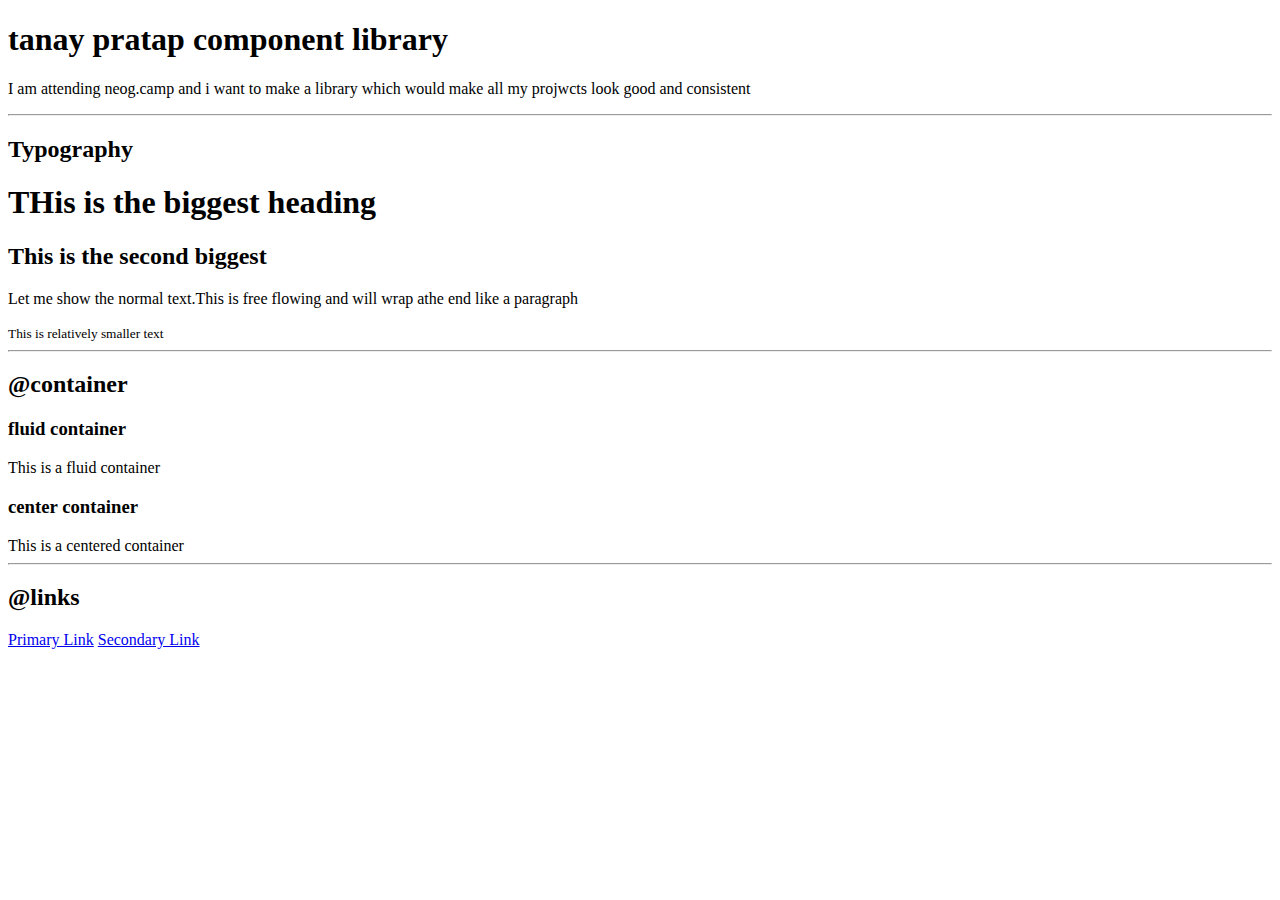
==== index.html @ bb299838 "upto links" ====
<!DOCTYPE html>
<html lang="en">
<head>
    <meta charset="UTF-8">
    <meta http-equiv="X-UA-Compatible" content="IE=edge">
    <meta name="viewport" content="width=device-width, initial-scale=1.0">
    <title>component library</title>
</head>
<body>
    <h1> tanay pratap component library</h1>
    <p>I am attending neog.camp and i want to make a library which would make 
        all my projwcts look good and consistent </p>
    <hr>

    <h2>Typography</h2>
    <h1>THis is the biggest heading</h1>
    <h2>This is the second biggest</h2>
    <p>Let me show the normal text.This is free flowing and will
        wrap athe end like a paragraph
    </p> 
  <small>This is relatively smaller text</small>
  <hr>
  <h2>@container</h2>
   <h3>fluid container</h3>
  <div>This is a fluid container</div>
  
  <h3>center container</h3>
  <div>This is a centered  container</div>
  <hr>
  <h2>@links</h2>
  <a href="/">Primary Link</a>
  <a href="/">Secondary Link</a>



</body>
</html>
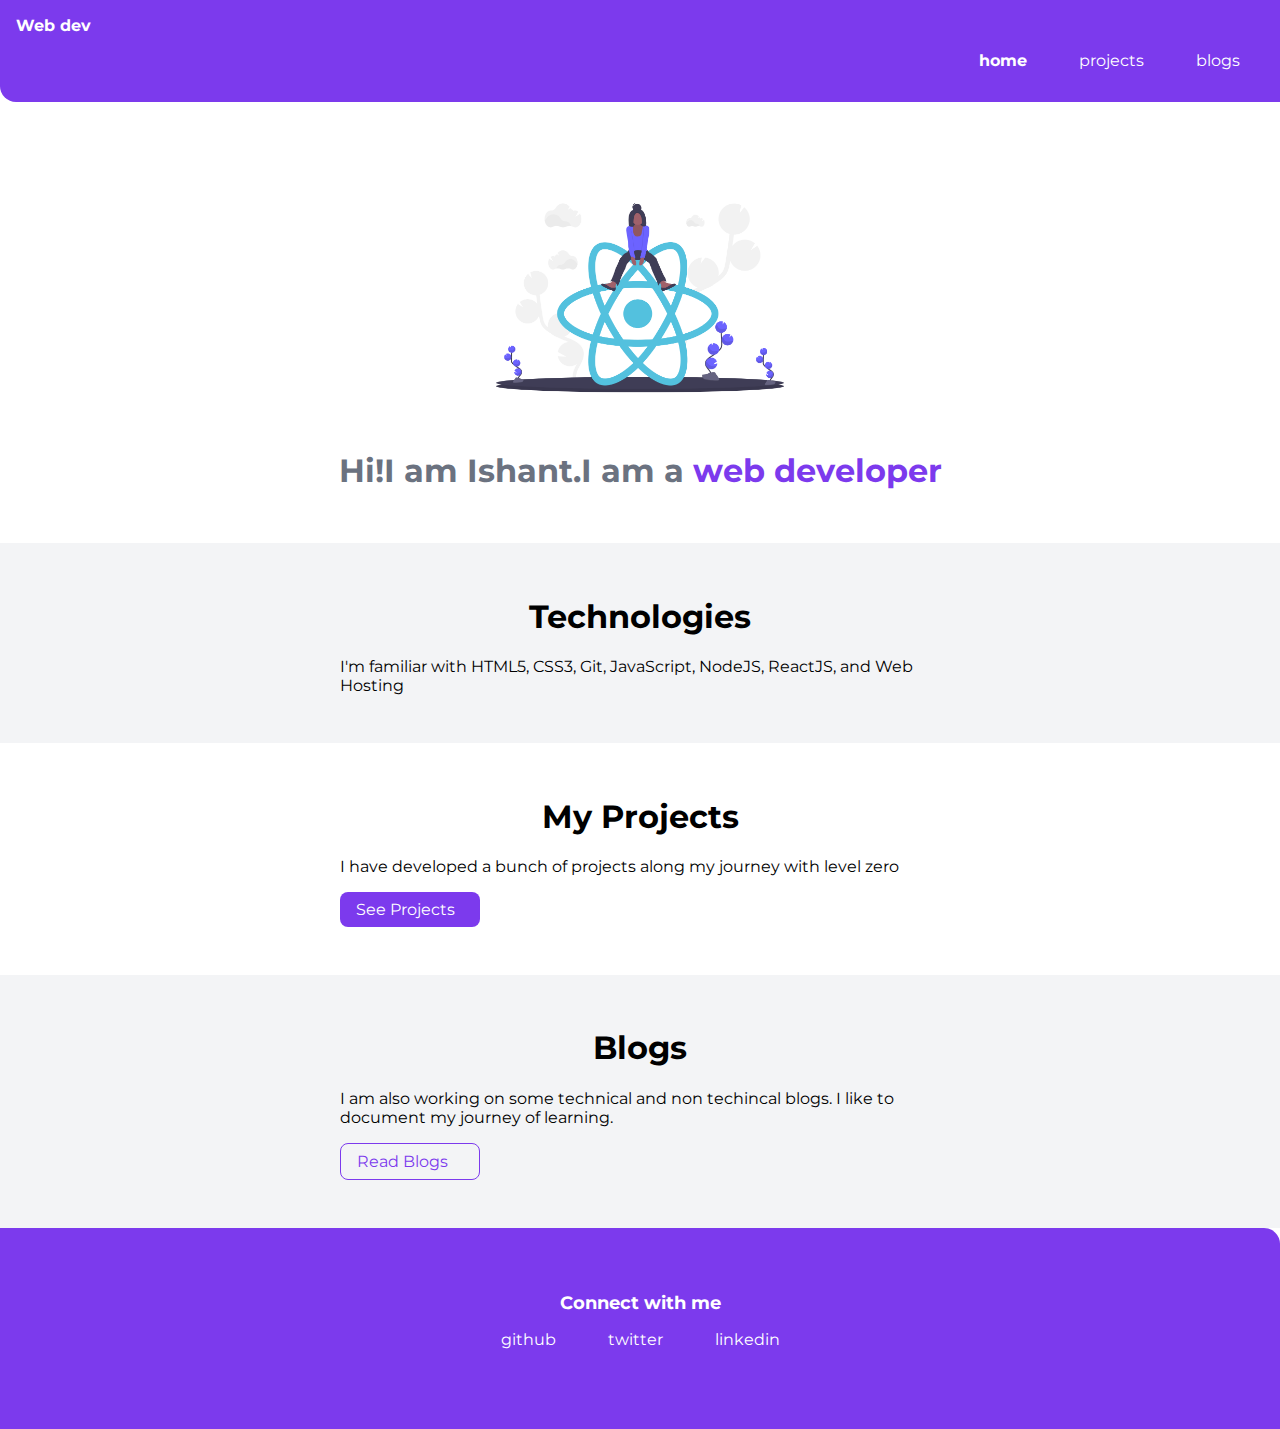
==== commit 4527f012: "update-personal" ====
--- a/index.html
+++ b/index.html
@@ -2,36 +2,77 @@
 <html lang="en">
 <head>
     <meta charset="UTF-8">
-    <meta http-equiv="X-UA-Compatible" content="IE=edge">
     <meta name="viewport" content="width=device-width, initial-scale=1.0">
-    <title>component library</title>
+    <title>home | adarshbalika</title>
+    <link href="style.css" rel="stylesheet" />
 </head>
 <body>
-    <h1> tanay pratap component library</h1>
-    <p>I am attending neog.camp and i want to make a library which would make 
-        all my projwcts look good and consistent </p>
-    <hr>
+    <nav class="navigation container">
+        <div class="nav-brand">Web dev</div>
+        <ul class="list-non-bullet nav-pills">
+            <li class="list-item-inline">
+                <a class="link link-active" href="/">home</a>
+            </li>
+            <li class="list-item-inline">
+                <a class="link" href="/projects.html">projects</a>
+            </li>
+            <li class="list-item-inline">
+                <a class="link" href="/blogs.html">blogs</a>
+            </li>
+        </ul>
+    </nav>
 
-    <h2>Typography</h2>
-    <h1>THis is the biggest heading</h1>
-    <h2>This is the second biggest</h2>
-    <p>Let me show the normal text.This is free flowing and will
-        wrap athe end like a paragraph
-    </p> 
-  <small>This is relatively smaller text</small>
-  <hr>
-  <h2>@container</h2>
-   <h3>fluid container</h3>
-  <div>This is a fluid container</div>
-  
-  <h3>center container</h3>
-  <div>This is a centered  container</div>
-  <hr>
-  <h2>@links</h2>
-  <a href="/">Primary Link</a>
-  <a href="/">Secondary Link</a>
+    <header class="hero">
+        <img class="hero-img" src="images/hero.png" />
+        <h1 class="hero-heading">Hi!I am Ishant.I am a <span class="heading-inverted"> web developer</span></h1>
+    </header>
+
+    <section class="section ow">
+        <div class="container container-center">
+            <h1>Technologies</h1>
+            <p>I'm familiar with HTML5, CSS3, Git, JavaScript, NodeJS, ReactJS, and Web Hosting</p>
+        </div>
+    </section>
+
+    <section class="section">
+        <div class="container container-center">
+            <h1>My Projects</h1>
+            <p>I have developed a bunch of projects along my journey with level zero</p>
+            <a class="link link-primary" href="/projects.html">See Projects</a>
+        </div>
+    </section>
+
+    <section class="section ow">
+        <div class="container container-center">
+            <h1>Blogs</h1>
+            <p>I am also working on some technical and non techincal blogs. I like to document my journey of learning.</p>
+            <a class="link link-secondary" href="/blogs.html">Read Blogs</a>
+        </div>
+    </section>
+
+    <footer class="footer">
+        <div class="footer-header">Connect with me</div>
+        <ul class="social-links list-non-bullet">
+            <li class="list-item-inline">
+                <a class="link" href="https://github.com/tanaypratap">
+                    github
+                </a>
+            </li>
+            <li class="list-item-inline">
+                <a class="link" href="https://twitter.com/tanaypratap">
+                    twitter
+                </a>
+            </li>
+            <li class="list-item-inline">
+                <a class="link" href="https://linkedin.com/in/tanaypratap">
+                    linkedin
+                </a>
+            </li>
+            
+        </ul>
+    </footer>
 
 
-
+    
 </body>
 </html>--- a/style.css
+++ b/style.css
@@ -0,0 +1,169 @@
+@import url('https://fonts.googleapis.com/css2?family=Montserrat:wght@400;700&display=swap');
+
+:root {
+    --primary-color: #7C3AED;
+    --off-white: #F3F4F6;
+    --dark-gray: #6B7280;
+}
+
+body {
+    font-family: 'Montserrat', sans-serif;
+    margin: 0px
+}
+
+hr {
+    margin: 2rem 0rem;
+}
+
+/** spaces **/
+
+.margin-md {
+    margin: 2rem;
+}
+
+/** container **/
+.container {
+    padding: 0rem 1rem;
+}
+
+.container-center {
+    max-width: 600px;
+    margin: auto;
+}
+
+/** links **/
+.link {
+    box-sizing: border-box;
+    text-decoration: none;
+    padding: 0.5rem 1rem;
+}
+
+.link-primary {
+    background-color: var(--primary-color);
+    border-radius: 0.5rem;
+    color: white;
+    display: block;
+    max-width: 140px;
+    margin: 1rem 1rem 1rem 0rem;
+}
+
+.link-secondary {
+    color: var(--primary-color);
+    border-radius: 0.5rem;
+    border: 1px solid var(--primary-color);
+    display: block;
+    max-width: 140px;
+    margin: 1rem 1rem 1rem 0rem;
+}
+
+/** look into BEM naming convention for CSS **/
+
+/** lists **/
+
+.list-non-bullet {
+    list-style: none;
+    padding-inline-start: 0px;
+}
+
+.list-item-inline {
+    display: inline;
+    padding: 0rem 0.5rem;
+}
+
+/** navigation **/
+
+.navigation {
+    background-color: var(--primary-color);
+    color: white;
+    padding: 1rem;
+    border-bottom-left-radius: 1rem;
+}
+
+.navigation .nav-brand {
+    font-weight: bold;
+}
+
+.navigation .nav-pills {
+    text-align: right;
+}
+
+.navigation .link {
+    color: white;
+}
+
+.navigation .link-active {
+    font-weight: bold;
+}
+
+/** header **/
+
+.hero {
+    padding: 2rem;
+    padding-top: 5rem;
+
+}
+
+.hero .hero-img {
+    max-width: 80%;
+    width: 350px;
+    display: block;
+    margin: auto;
+}
+
+.hero .hero-heading {
+    text-align: center;
+    padding-top: 1rem;
+    color: var(--dark-gray);
+}
+
+.hero .hero-heading .heading-inverted {
+    color: var(--primary-color);
+}
+
+/** sections **/
+
+.section {
+    padding: 2rem;
+}
+
+.section h1 {
+    text-align: center;
+
+}
+
+.ow {
+    background-color: var(--off-white);
+}
+
+/** footers **/
+
+.footer {
+    background-color: var(--primary-color);
+    padding: 4rem 1rem;
+    text-align: center;
+    color: white;
+    border-top-right-radius: 1rem;
+}
+
+.footer .link {
+    color: white
+}
+
+.footer .footer-header {
+    font-weight: bold;
+    font-size: large;
+}
+
+.footer ul {
+    padding-inline-start: 0px;
+}
+
+/** projects **/
+.showcase-list {
+    padding: 2rem;
+}
+
+/** blogs **/
+.showcase-blog {
+    padding-bottom: 6rem;
+}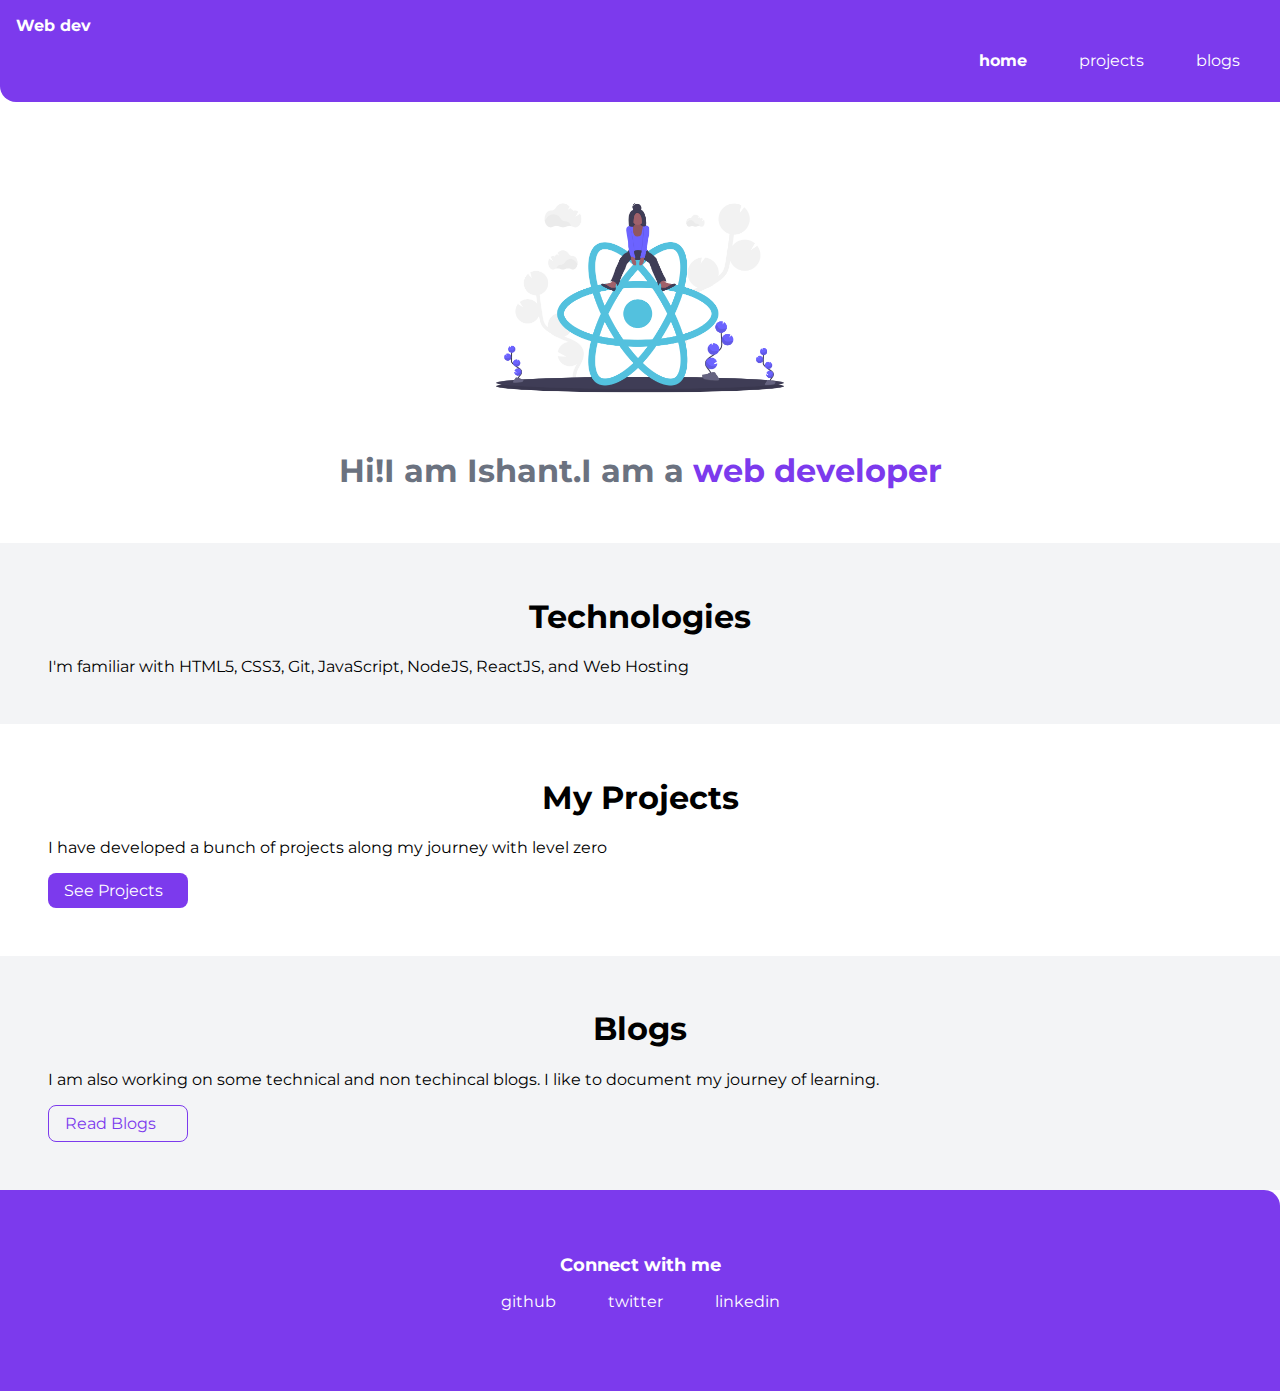
==== commit 473c7ec0: "Added react app" ====
--- a/index.html
+++ b/index.html
@@ -54,17 +54,17 @@
         <div class="footer-header">Connect with me</div>
         <ul class="social-links list-non-bullet">
             <li class="list-item-inline">
-                <a class="link" href="https://github.com/tanaypratap">
+                <a class="link" href="https://github.com/ishant005">
                     github
                 </a>
             </li>
             <li class="list-item-inline">
-                <a class="link" href="https://twitter.com/tanaypratap">
+                <a class="link" href="https://twitter.com/@Mit2318">
                     twitter
                 </a>
             </li>
             <li class="list-item-inline">
-                <a class="link" href="https://linkedin.com/in/tanaypratap">
+                <a class="link" href="https://linkedin.com/in/">
                     linkedin
                 </a>
             </li>
--- a/style.css
+++ b/style.css
@@ -26,10 +26,16 @@
     padding: 0rem 1rem;
 }
 
-.container-center {
+.container-center1 {
+    max-width: 600px;
+    margin: auto;
+   background-color: rgb(238, 238, 238);
+   }  
+.container-center2 {
     max-width: 600px;
     margin: auto;
 }
+
 
 /** links **/
 .link {
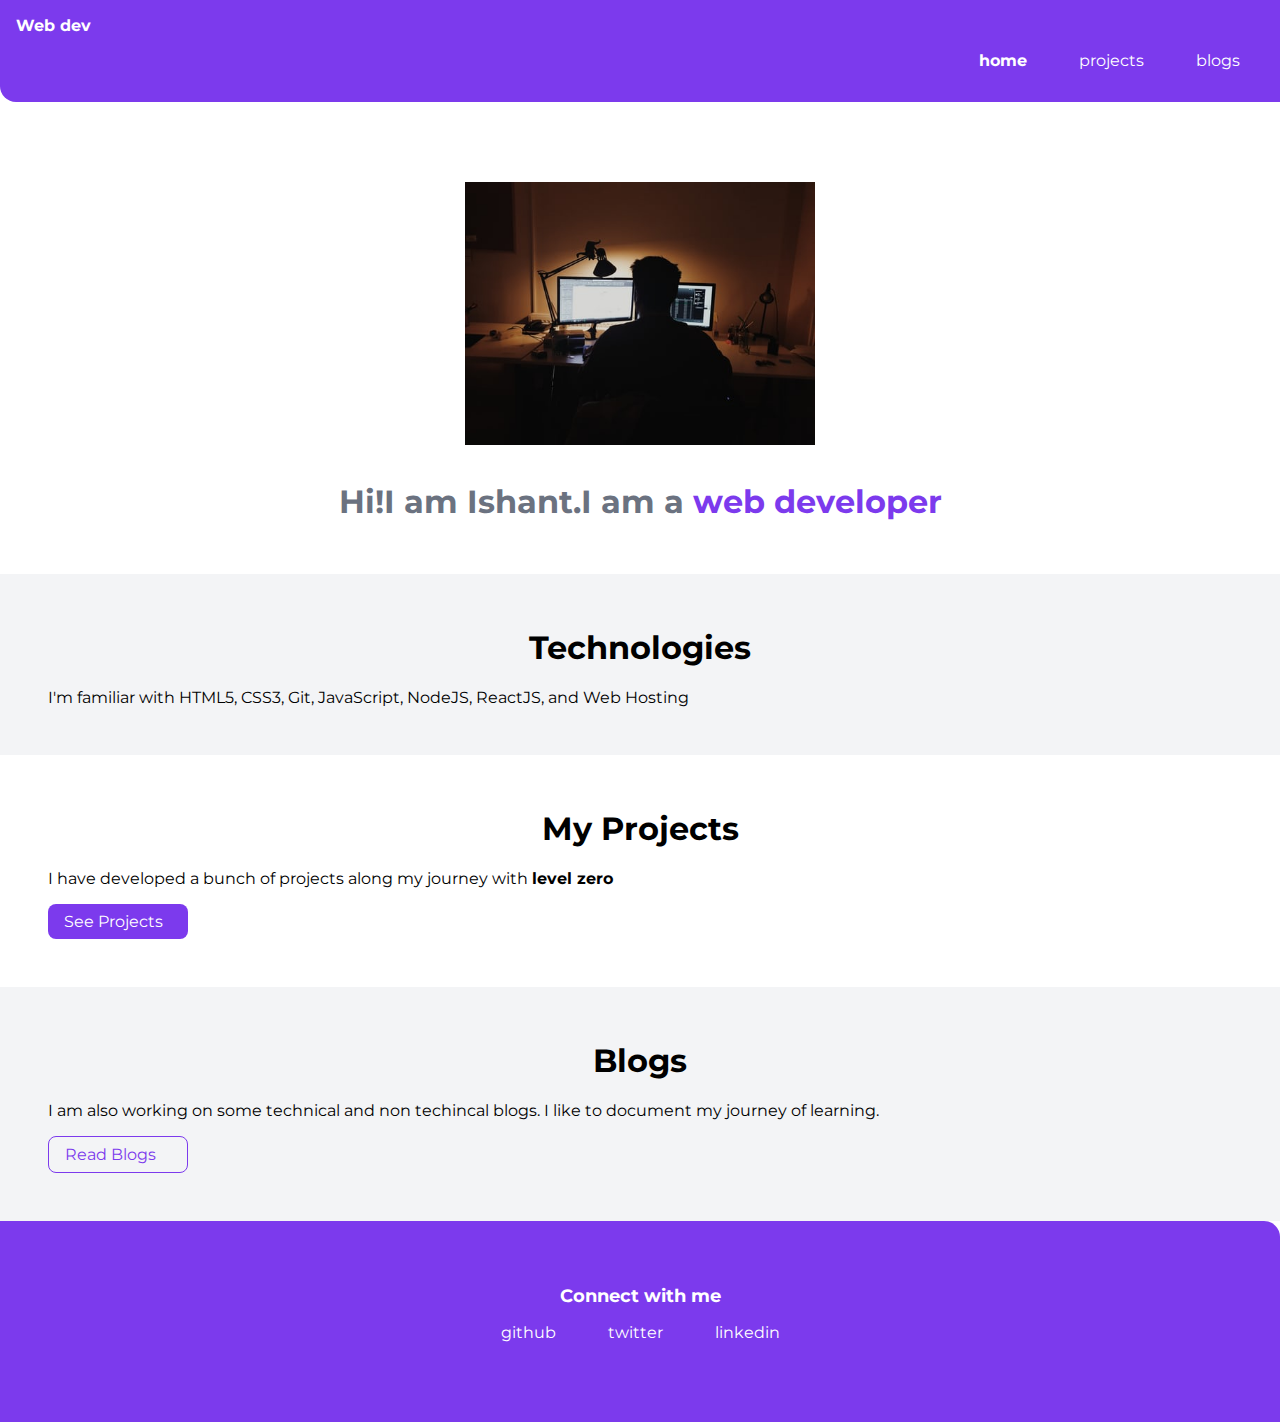
==== commit 1c345241: "pic change" ====
--- a/index.html
+++ b/index.html
@@ -3,7 +3,7 @@
 <head>
     <meta charset="UTF-8">
     <meta name="viewport" content="width=device-width, initial-scale=1.0">
-    <title>home | adarshbalika</title>
+    <title>home | adarshbalak</title>
     <link href="style.css" rel="stylesheet" />
 </head>
 <body>
@@ -23,7 +23,7 @@
     </nav>
 
     <header class="hero">
-        <img class="hero-img" src="images/hero.png" />
+        <img class="hero-img" src="images/Coder.jpeg" />
         <h1 class="hero-heading">Hi!I am Ishant.I am a <span class="heading-inverted"> web developer</span></h1>
     </header>
 
@@ -37,7 +37,7 @@
     <section class="section">
         <div class="container container-center">
             <h1>My Projects</h1>
-            <p>I have developed a bunch of projects along my journey with level zero</p>
+            <p>I have developed a bunch of projects along my journey with <strong>level zero</strong> </p>
             <a class="link link-primary" href="/projects.html">See Projects</a>
         </div>
     </section>
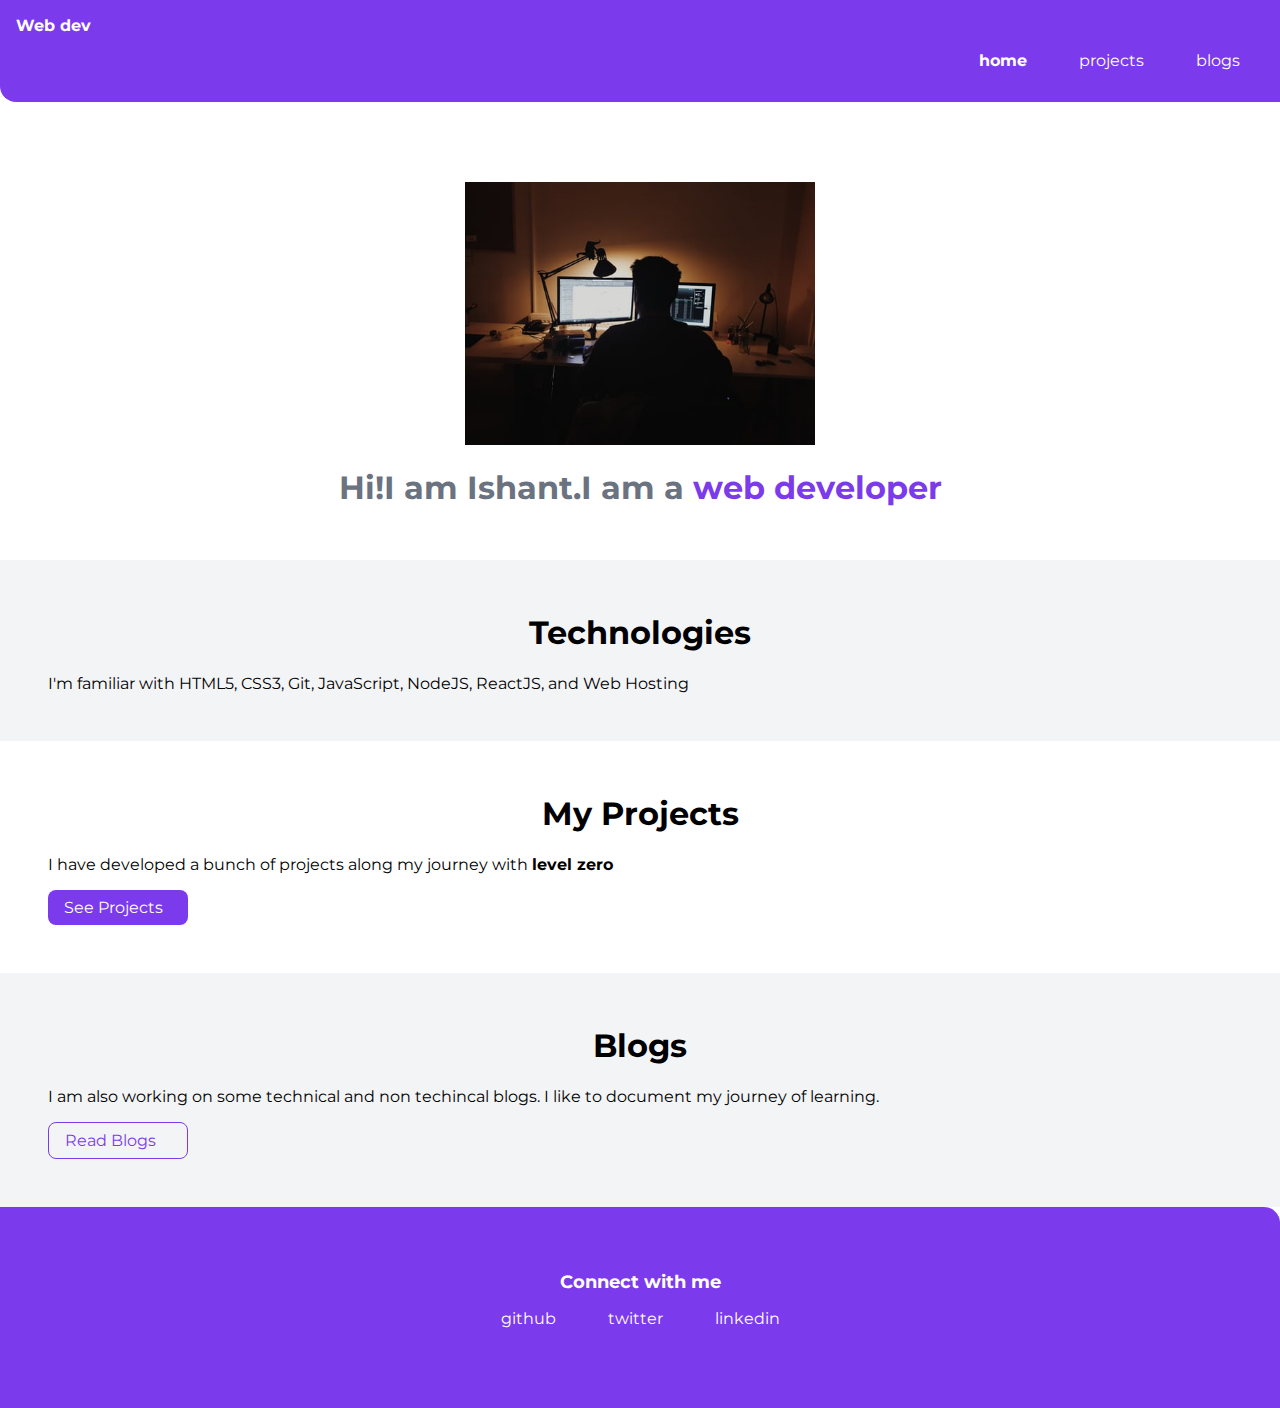
==== commit 74ea5d73: "added github link" ====
--- a/index.html
+++ b/index.html
@@ -64,7 +64,7 @@
                 </a>
             </li>
             <li class="list-item-inline">
-                <a class="link" href="https://linkedin.com/in/">
+                <a class="link" href="https://www.linkedin.com/in/ishant-yadav-ab25041bb">
                     linkedin
                 </a>
             </li>
--- a/style.css
+++ b/style.css
@@ -118,7 +118,7 @@
 
 .hero .hero-heading {
     text-align: center;
-    padding-top: 1rem;
+    padding-top: 0.1rem;
     color: var(--dark-gray);
 }
 
